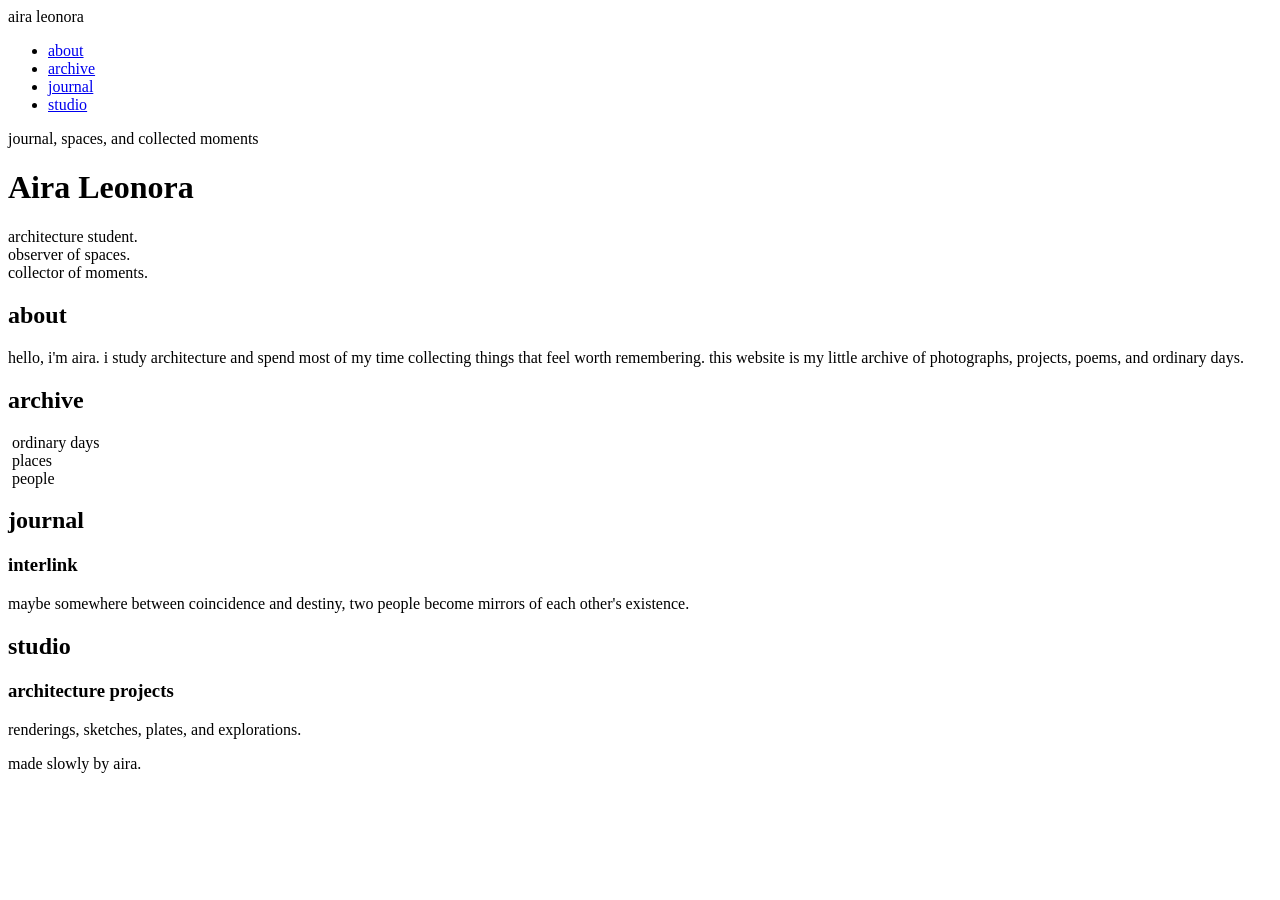
==== index.html @ 9f83084e "index.html" ====
<!DOCTYPE html>
<html lang="en">
<head>
<meta charset="UTF-8">
<meta name="viewport" content="width=device-width, initial-scale=1.0">
<title>Aira Leonora</title>

<link rel="preconnect" href="https://fonts.googleapis.com">
<link href="https://fonts.googleapis.com/css2?family=Playfair+Display:wght@400;600&family=Inter:wght@300;400;500&display=swap" rel="stylesheet">

<link rel="stylesheet" href="style.css">
</head>

<body>

<nav>
    <div class="logo">aira leonora</div>

    <ul>
        <li><a href="#about">about</a></li>
        <li><a href="#archive">archive</a></li>
        <li><a href="#journal">journal</a></li>
        <li><a href="#studio">studio</a></li>
    </ul>
</nav>

<header class="hero">

    <div class="hero-content">
        <p class="small-text">journal, spaces, and collected moments</p>

        <h1>Aira Leonora</h1>

        <p>
            architecture student.<br>
            observer of spaces.<br>
            collector of moments.
        </p>
    </div>

</header>

<section id="about">

    <h2>about</h2>

    <p>
        hello, i'm aira.
        i study architecture and spend most of my time
        collecting things that feel worth remembering.
        this website is my little archive of photographs,
        projects, poems, and ordinary days.
    </p>

</section>

<section id="archive">

    <h2>archive</h2>

    <div class="gallery">

        <div class="photo">
            <img src="images/photo1.jpg" alt="">
            <span>ordinary days</span>
        </div>

        <div class="photo">
            <img src="images/photo2.jpg" alt="">
            <span>places</span>
        </div>

        <div class="photo">
            <img src="images/photo3.jpg" alt="">
            <span>people</span>
        </div>

    </div>

</section>

<section id="journal">

    <h2>journal</h2>

    <div class="journal-card">

        <h3>interlink</h3>

        <p>
            maybe somewhere between
            coincidence and destiny,
            two people become mirrors
            of each other's existence.
        </p>

    </div>

</section>

<section id="studio">

    <h2>studio</h2>

    <div class="project-card">

        <h3>architecture projects</h3>

        <p>
            renderings, sketches,
            plates, and explorations.
        </p>

    </div>

</section>

<footer>

    <p>made slowly by aira.</p>

</footer>

</body>
</html>
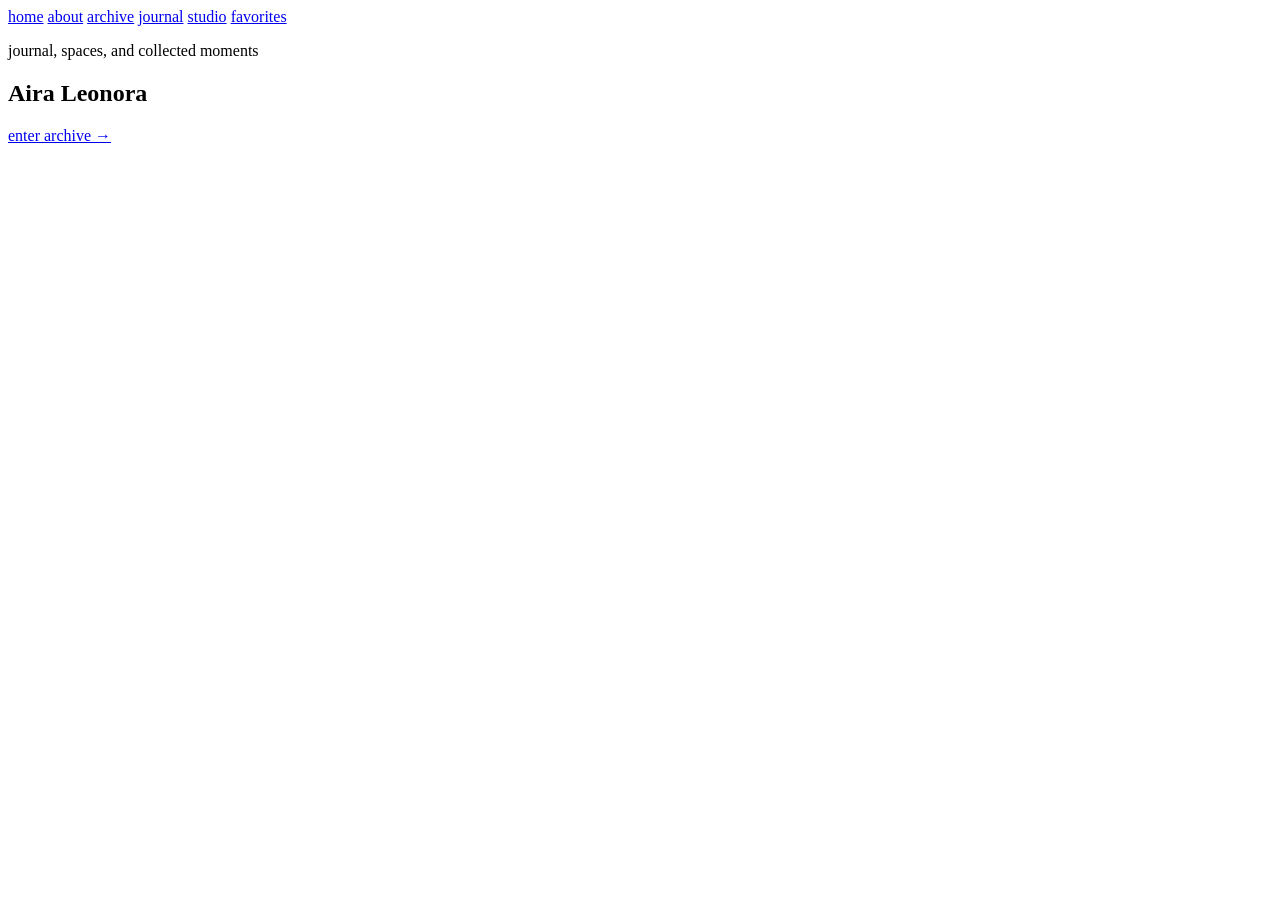
==== commit 49aceb22: "Update index.html" ====
--- a/index.html
+++ b/index.html
@@ -5,121 +5,37 @@
 <meta name="viewport" content="width=device-width, initial-scale=1.0">
 <title>Aira Leonora</title>
 
-<link rel="preconnect" href="https://fonts.googleapis.com">
-<link href="https://fonts.googleapis.com/css2?family=Playfair+Display:wght@400;600&family=Inter:wght@300;400;500&display=swap" rel="stylesheet">
+<link rel="stylesheet" href="css/style.css">
 
-<link rel="stylesheet" href="style.css">
+<link href="https://fonts.googleapis.com/css2?family=Cormorant+Garamond:wght@400;500;600&family=Inter:wght@300;400&display=swap" rel="stylesheet">
 </head>
 
 <body>
 
+<div class="cursor-glow"></div>
+
 <nav>
-    <div class="logo">aira leonora</div>
-
-    <ul>
-        <li><a href="#about">about</a></li>
-        <li><a href="#archive">archive</a></li>
-        <li><a href="#journal">journal</a></li>
-        <li><a href="#studio">studio</a></li>
-    </ul>
+<a href="index.html">home</a>
+<a href="about.html">about</a>
+<a href="archive.html">archive</a>
+<a href="journal.html">journal</a>
+<a href="studio.html">studio</a>
+<a href="favorites.html">favorites</a>
 </nav>
 
-<header class="hero">
+<section class="hero">
 
-    <div class="hero-content">
-        <p class="small-text">journal, spaces, and collected moments</p>
+<p>journal, spaces, and collected moments</p>
 
-        <h1>Aira Leonora</h1>
+<h1>Aira Leonora</h1>
 
-        <p>
-            architecture student.<br>
-            observer of spaces.<br>
-            collector of moments.
-        </p>
-    </div>
-
-</header>
-
-<section id="about">
-
-    <h2>about</h2>
-
-    <p>
-        hello, i'm aira.
-        i study architecture and spend most of my time
-        collecting things that feel worth remembering.
-        this website is my little archive of photographs,
-        projects, poems, and ordinary days.
-    </p>
+<a href="archive.html" class="enter-btn">
+enter archive →
+</a>
 
 </section>
 
-<section id="archive">
-
-    <h2>archive</h2>
-
-    <div class="gallery">
-
-        <div class="photo">
-            <img src="images/photo1.jpg" alt="">
-            <span>ordinary days</span>
-        </div>
-
-        <div class="photo">
-            <img src="images/photo2.jpg" alt="">
-            <span>places</span>
-        </div>
-
-        <div class="photo">
-            <img src="images/photo3.jpg" alt="">
-            <span>people</span>
-        </div>
-
-    </div>
-
-</section>
-
-<section id="journal">
-
-    <h2>journal</h2>
-
-    <div class="journal-card">
-
-        <h3>interlink</h3>
-
-        <p>
-            maybe somewhere between
-            coincidence and destiny,
-            two people become mirrors
-            of each other's existence.
-        </p>
-
-    </div>
-
-</section>
-
-<section id="studio">
-
-    <h2>studio</h2>
-
-    <div class="project-card">
-
-        <h3>architecture projects</h3>
-
-        <p>
-            renderings, sketches,
-            plates, and explorations.
-        </p>
-
-    </div>
-
-</section>
-
-<footer>
-
-    <p>made slowly by aira.</p>
-
-</footer>
+<script src="js/script.js"></script>
 
 </body>
 </html>
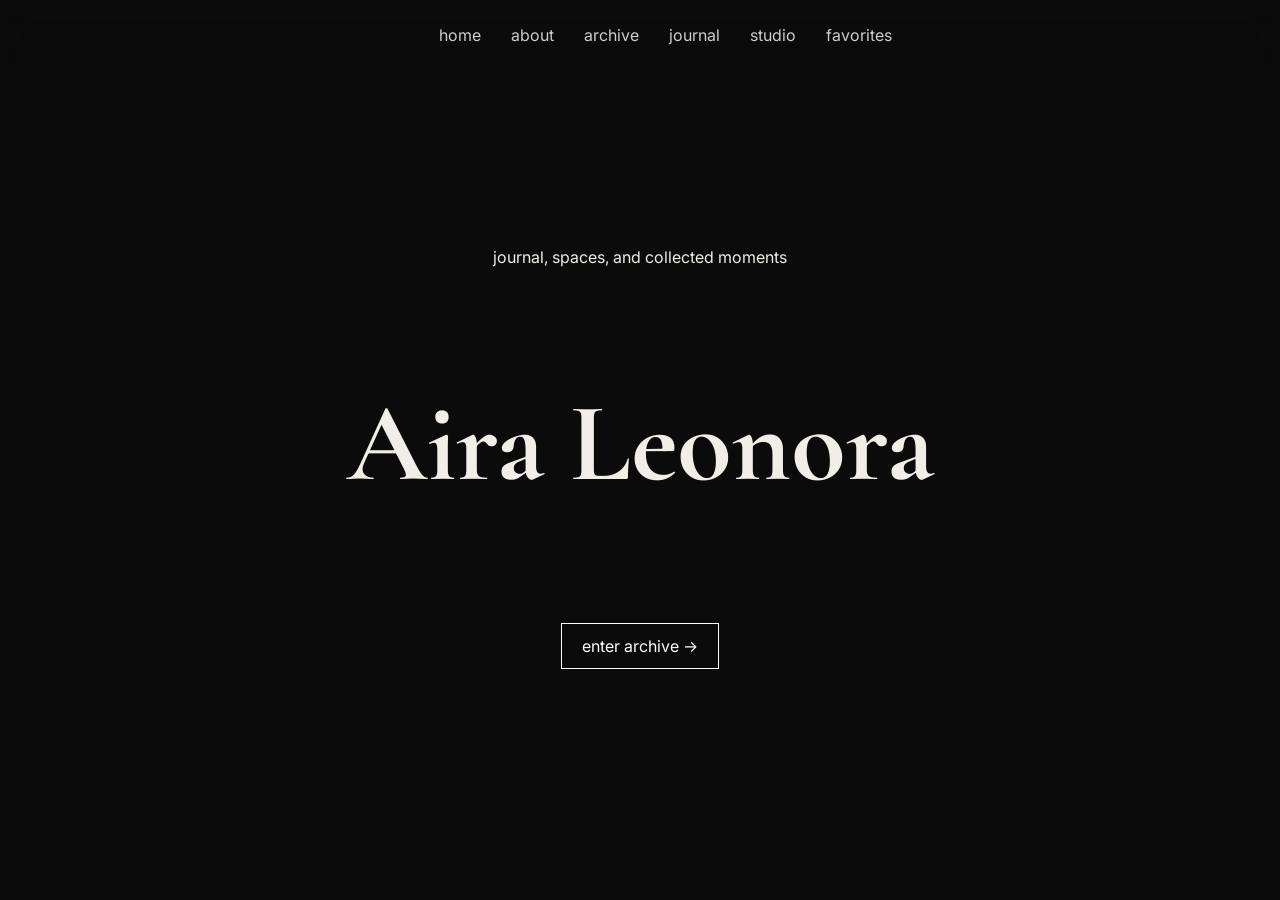
==== commit 1f0fb46f: "Update index.html" ====
--- a/index.html
+++ b/index.html
@@ -12,7 +12,8 @@
 
 <body>
 
-<div class="cursor-glow"></div>
+  <div class="grain"></div>
+  <div class="page-transition"></div>
 
 <nav>
 <a href="index.html">home</a>
--- a/css/style.css
+++ b/css/style.css
@@ -0,0 +1,97 @@
+body{
+background:#0b0b0b;
+color:#f1eee8;
+font-family:Inter,sans-serif;
+margin:0;
+overflow-x:hidden;
+}
+
+nav{
+position:fixed;
+top:0;
+width:100%;
+display:flex;
+justify-content:center;
+gap:30px;
+padding:25px;
+backdrop-filter:blur(15px);
+z-index:999;
+}
+
+nav a{
+color:white;
+text-decoration:none;
+opacity:.8;
+}
+
+.hero{
+height:100vh;
+display:flex;
+flex-direction:column;
+justify-content:center;
+align-items:center;
+text-align:center;
+animation:fadeIn 2s;
+}
+
+.hero h1{
+font-size:7rem;
+font-family:'Cormorant Garamond',serif;
+}
+
+.enter-btn{
+color:white;
+text-decoration:none;
+margin-top:20px;
+border:1px solid white;
+padding:12px 20px;
+}
+
+.page{
+padding:150px 12%;
+}
+
+.gallery{
+display:grid;
+grid-template-columns:repeat(auto-fit,minmax(300px,1fr));
+gap:40px;
+}
+
+.polaroid{
+background:#181818;
+padding:12px;
+transform:rotate(-2deg);
+transition:.4s;
+}
+
+.polaroid:hover{
+transform:rotate(0deg) translateY(-10px);
+}
+
+.polaroid img{
+width:100%;
+height:400px;
+object-fit:cover;
+}
+
+.cursor-glow{
+width:300px;
+height:300px;
+border-radius:50%;
+position:fixed;
+pointer-events:none;
+background:rgba(255,255,255,.05);
+filter:blur(80px);
+z-index:-1;
+}
+
+@keyframes fadeIn{
+from{
+opacity:0;
+transform:translateY(20px);
+}
+to{
+opacity:1;
+transform:none;
+}
+}
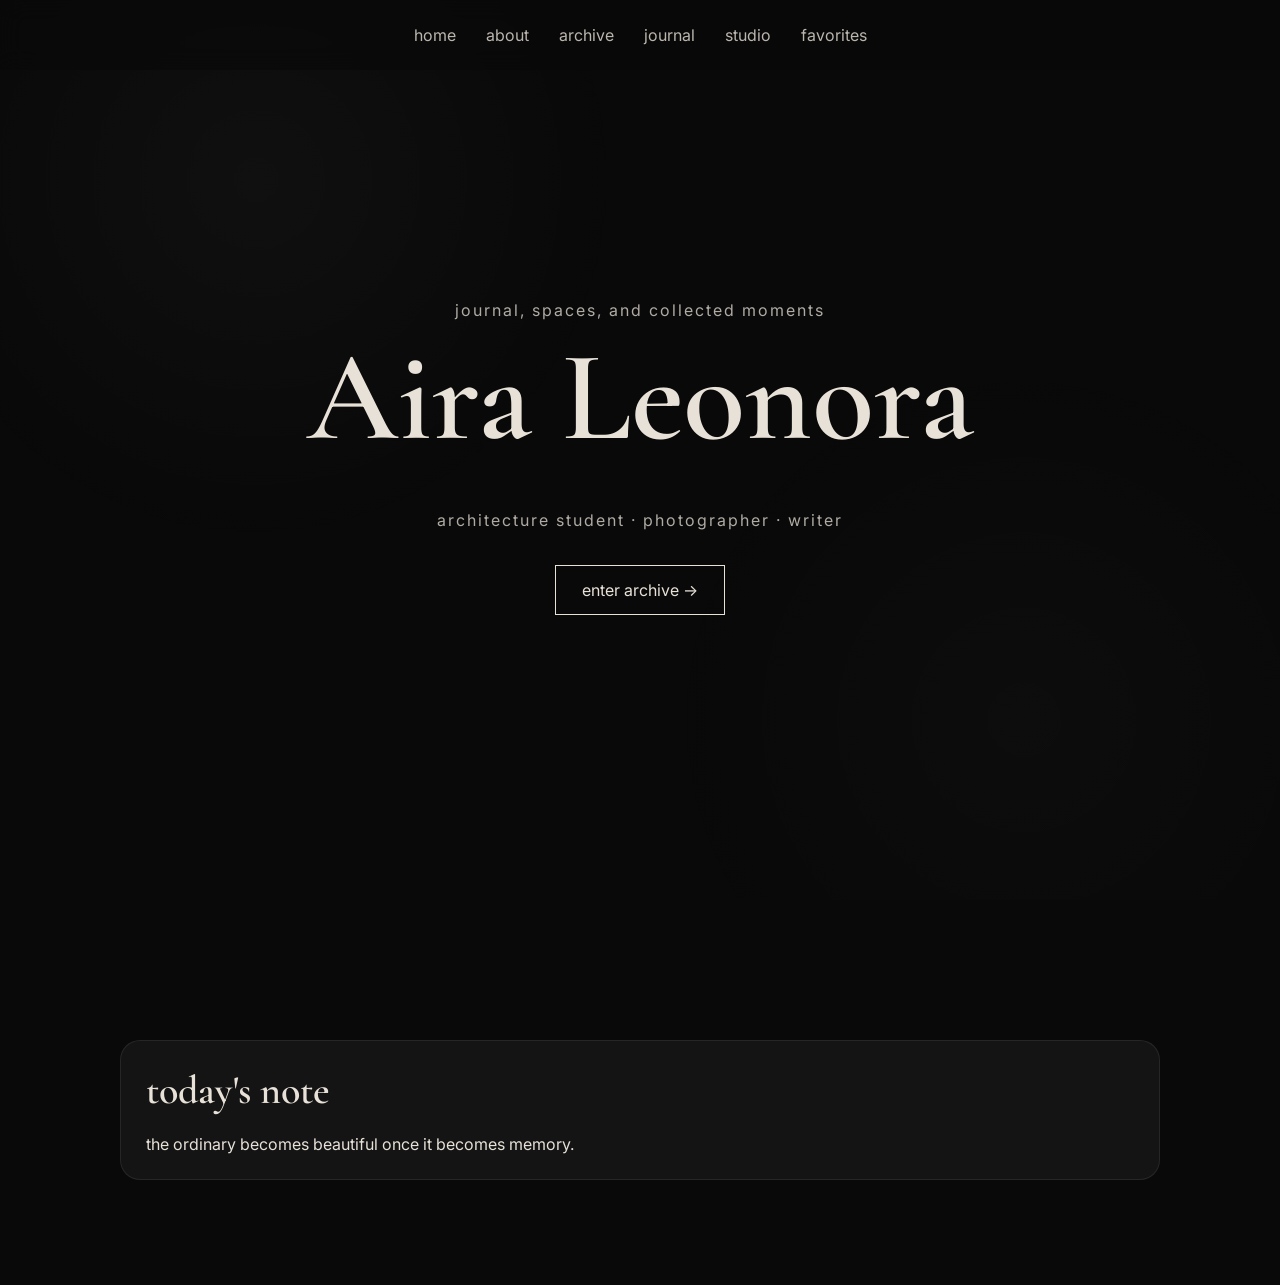
==== commit 00263e45: "Update index.html" ====
--- a/index.html
+++ b/index.html
@@ -9,11 +9,10 @@
 
 <link href="https://fonts.googleapis.com/css2?family=Cormorant+Garamond:wght@400;500;600&family=Inter:wght@300;400&display=swap" rel="stylesheet">
 </head>
-
+<div class="page-transition"></div>
 <body>
 
   <div class="grain"></div>
-  <div class="page-transition"></div>
 
 <nav>
 <a href="index.html">home</a>
@@ -30,9 +29,28 @@
 
 <h1>Aira Leonora</h1>
 
+<p>
+architecture student · photographer · writer
+</p>
+
 <a href="archive.html" class="enter-btn">
 enter archive →
 </a>
+
+</section>
+
+<section class="page">
+
+<div class="card">
+
+<h2>today's note</h2>
+
+<p>
+the ordinary becomes beautiful
+once it becomes memory.
+</p>
+
+</div>
 
 </section>
 
--- a/css/style.css
+++ b/css/style.css
@@ -1,27 +1,71 @@
+@import url('https://fonts.googleapis.com/css2?family=Cormorant+Garamond:wght@400;500;600&family=Inter:wght@300;400;500&display=swap');
+
+*{
+margin:0;
+padding:0;
+box-sizing:border-box;
+}
+
+html{
+scroll-behavior:smooth;
+}
+
 body{
-background:#0b0b0b;
-color:#f1eee8;
-font-family:Inter,sans-serif;
-margin:0;
+background:#090909;
+color:#e8e1d8;
+font-family:'Inter',sans-serif;
 overflow-x:hidden;
-}
+min-height:100vh;
+}
+
+/* grain overlay */
+
+body::before{
+content:"";
+position:fixed;
+inset:0;
+background:
+radial-gradient(circle at 20% 20%, rgba(255,255,255,.03), transparent 30%),
+radial-gradient(circle at 80% 80%, rgba(255,255,255,.02), transparent 30%);
+pointer-events:none;
+z-index:-1;
+}
+
+/* navbar */
 
 nav{
 position:fixed;
 top:0;
+left:0;
 width:100%;
 display:flex;
 justify-content:center;
 gap:30px;
 padding:25px;
-backdrop-filter:blur(15px);
-z-index:999;
+backdrop-filter:blur(12px);
+background:rgba(9,9,9,.6);
+z-index:1000;
 }
 
 nav a{
-color:white;
 text-decoration:none;
+color:#e8e1d8;
 opacity:.8;
+transition:.3s;
+}
+
+nav a:hover{
+opacity:1;
+transform:translateY(-2px);
+}
+
+/* page container */
+
+.page{
+max-width:1100px;
+margin:auto;
+padding:140px 30px 80px;
+animation:fadeUp 1s ease;
 }
 
 .hero{
@@ -31,67 +75,138 @@
 justify-content:center;
 align-items:center;
 text-align:center;
-animation:fadeIn 2s;
+animation:fadeUp 1.5s ease;
 }
 
 .hero h1{
-font-size:7rem;
 font-family:'Cormorant Garamond',serif;
+font-size:clamp(4rem,10vw,8rem);
+font-weight:600;
+}
+
+.hero p{
+margin-top:15px;
+opacity:.75;
+letter-spacing:2px;
 }
 
 .enter-btn{
-color:white;
+display:inline-block;
+margin-top:35px;
+padding:14px 26px;
+border:1px solid #e8e1d8;
+color:#e8e1d8;
 text-decoration:none;
-margin-top:20px;
-border:1px solid white;
-padding:12px 20px;
-}
-
-.page{
-padding:150px 12%;
-}
+transition:.3s;
+}
+
+.enter-btn:hover{
+transform:translateY(-4px);
+background:#e8e1d8;
+color:#090909;
+}
+
+/* headings */
+
+h1,h2{
+font-family:'Cormorant Garamond',serif;
+font-weight:600;
+margin-bottom:20px;
+}
+
+h1{
+font-size:4rem;
+}
+
+h2{
+font-size:2.5rem;
+}
+
+/* cards */
+
+.card{
+background:#141414;
+border:1px solid rgba(255,255,255,.08);
+padding:25px;
+border-radius:20px;
+margin-bottom:25px;
+transition:.4s;
+}
+
+.card:hover{
+transform:translateY(-8px);
+}
+
+/* scrapbook gallery */
 
 .gallery{
 display:grid;
-grid-template-columns:repeat(auto-fit,minmax(300px,1fr));
-gap:40px;
+grid-template-columns:repeat(auto-fit,minmax(250px,1fr));
+gap:30px;
 }
 
 .polaroid{
-background:#181818;
+background:#151515;
 padding:12px;
+border-radius:12px;
+transition:.4s;
+}
+
+.polaroid:nth-child(odd){
 transform:rotate(-2deg);
-transition:.4s;
+}
+
+.polaroid:nth-child(even){
+transform:rotate(2deg);
 }
 
 .polaroid:hover{
-transform:rotate(0deg) translateY(-10px);
+transform:rotate(0deg) scale(1.03);
 }
 
 .polaroid img{
 width:100%;
-height:400px;
+height:320px;
 object-fit:cover;
-}
-
-.cursor-glow{
-width:300px;
-height:300px;
-border-radius:50%;
-position:fixed;
-pointer-events:none;
-background:rgba(255,255,255,.05);
-filter:blur(80px);
-z-index:-1;
-}
-
-@keyframes fadeIn{
+border-radius:8px;
+}
+
+.polaroid p{
+margin-top:10px;
+font-size:.9rem;
+opacity:.7;
+}
+
+/* animations */
+
+@keyframes fadeUp{
+
 from{
 opacity:0;
-transform:translateY(20px);
-}
+transform:translateY(25px);
+}
+
 to{
 opacity:1;
-transform:none;
-}
-}
+transform:translateY(0);
+}
+
+}
+
+@media(max-width:768px){
+
+nav{
+gap:15px;
+font-size:.9rem;
+padding:18px;
+}
+
+.hero h1{
+font-size:4rem;
+}
+
+.page{
+padding-top:120px;
+}
+
+}
